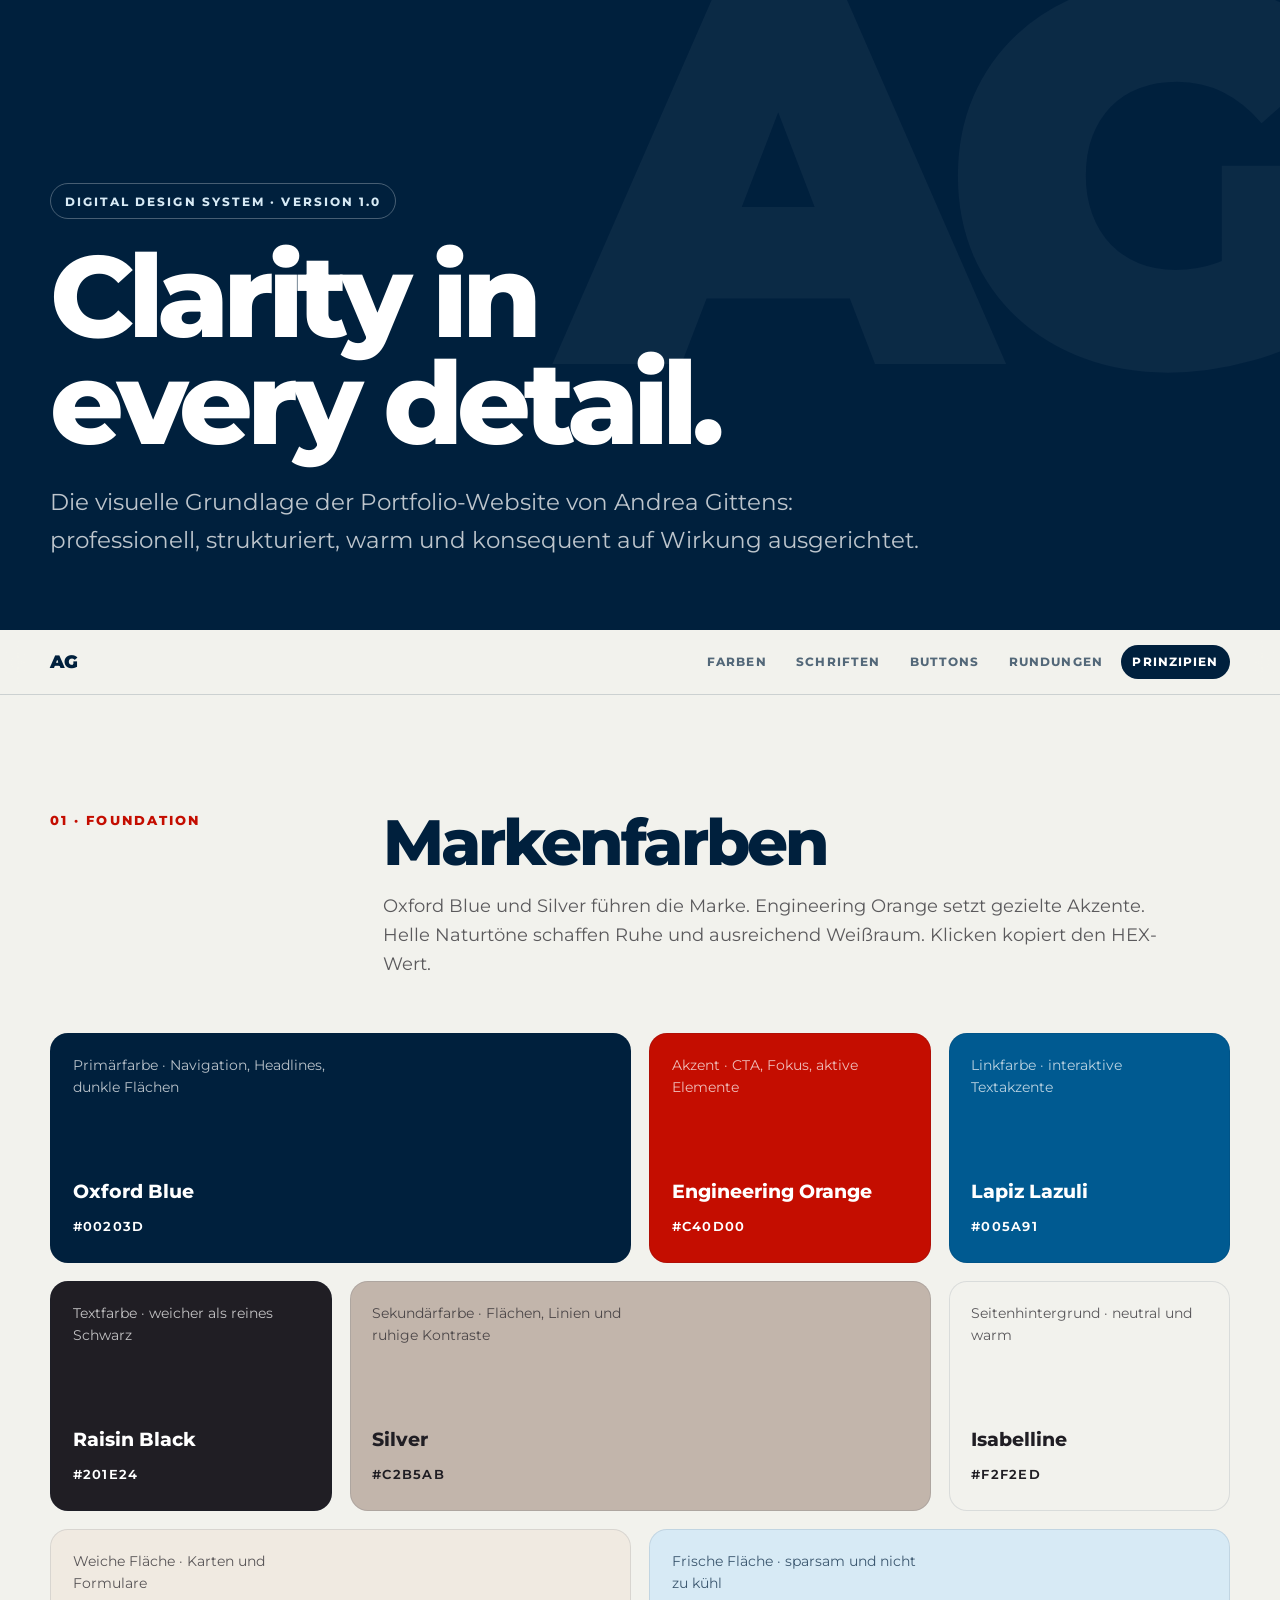
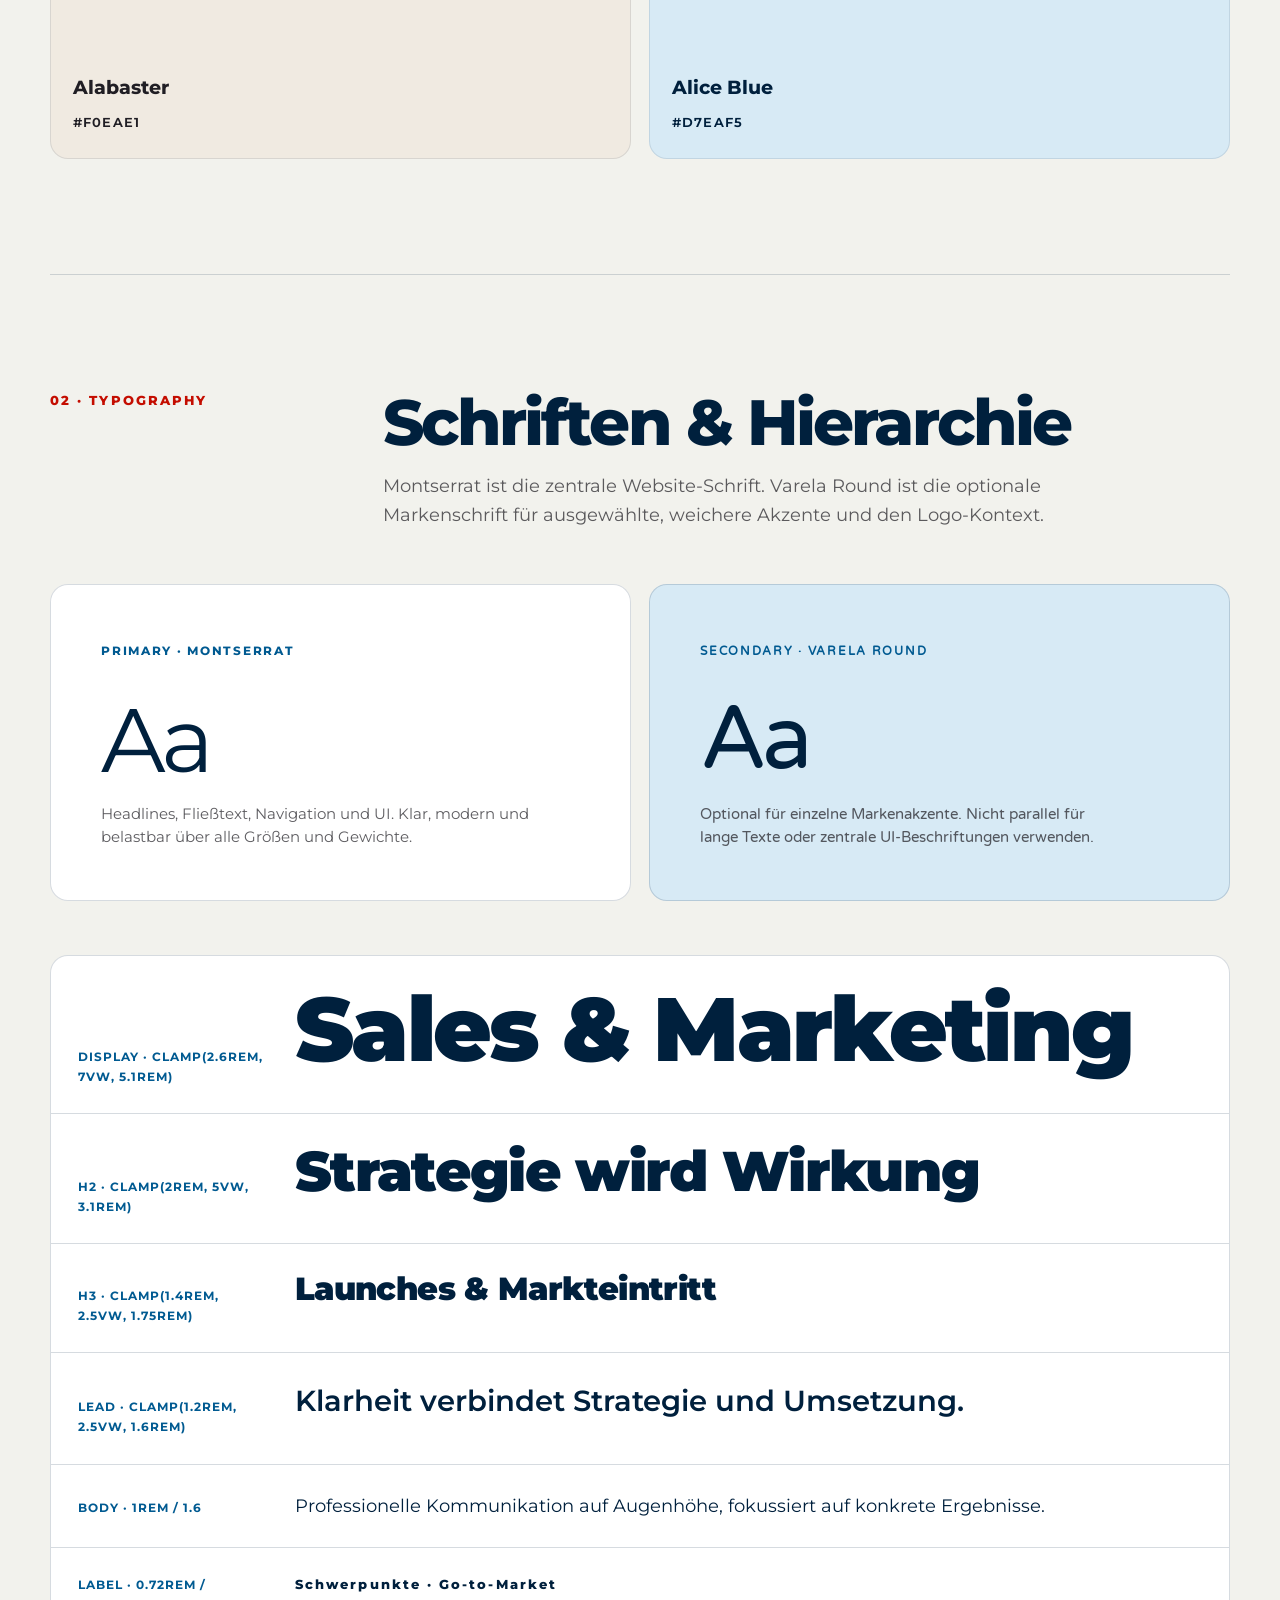
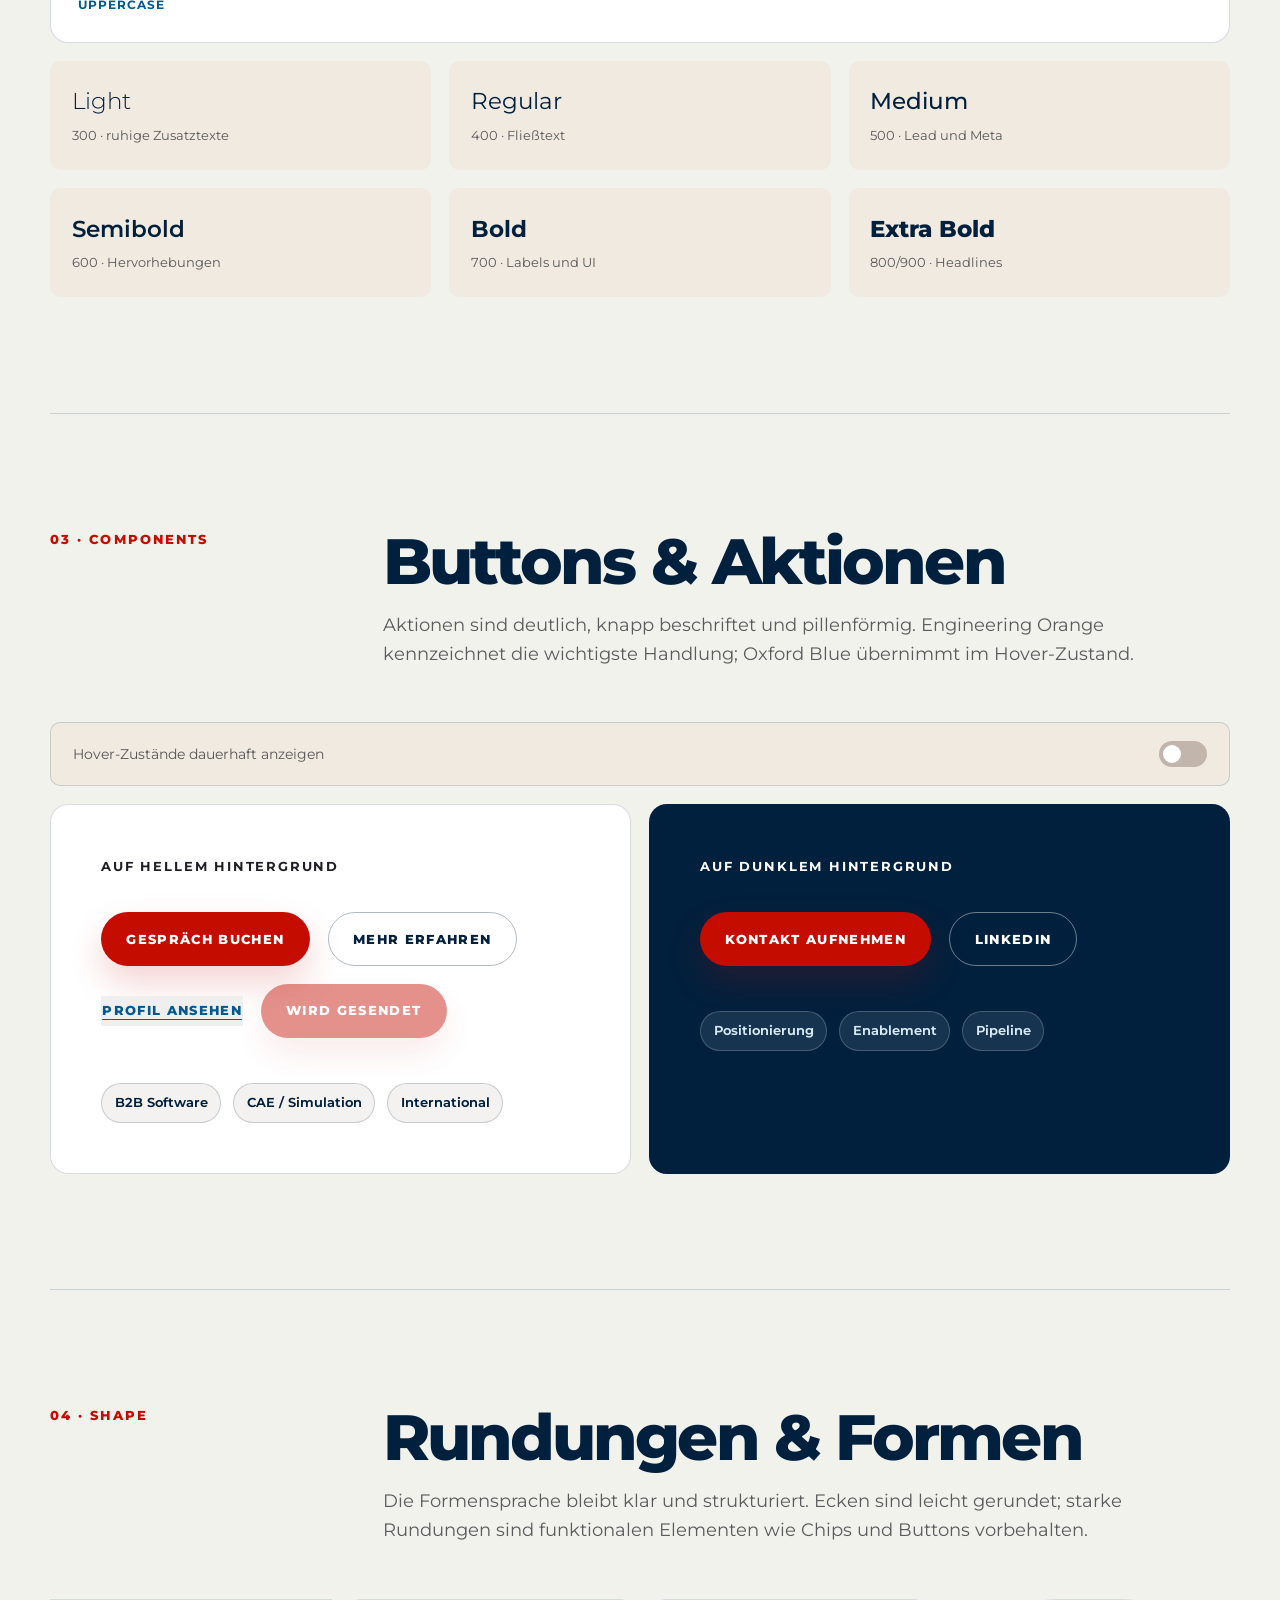
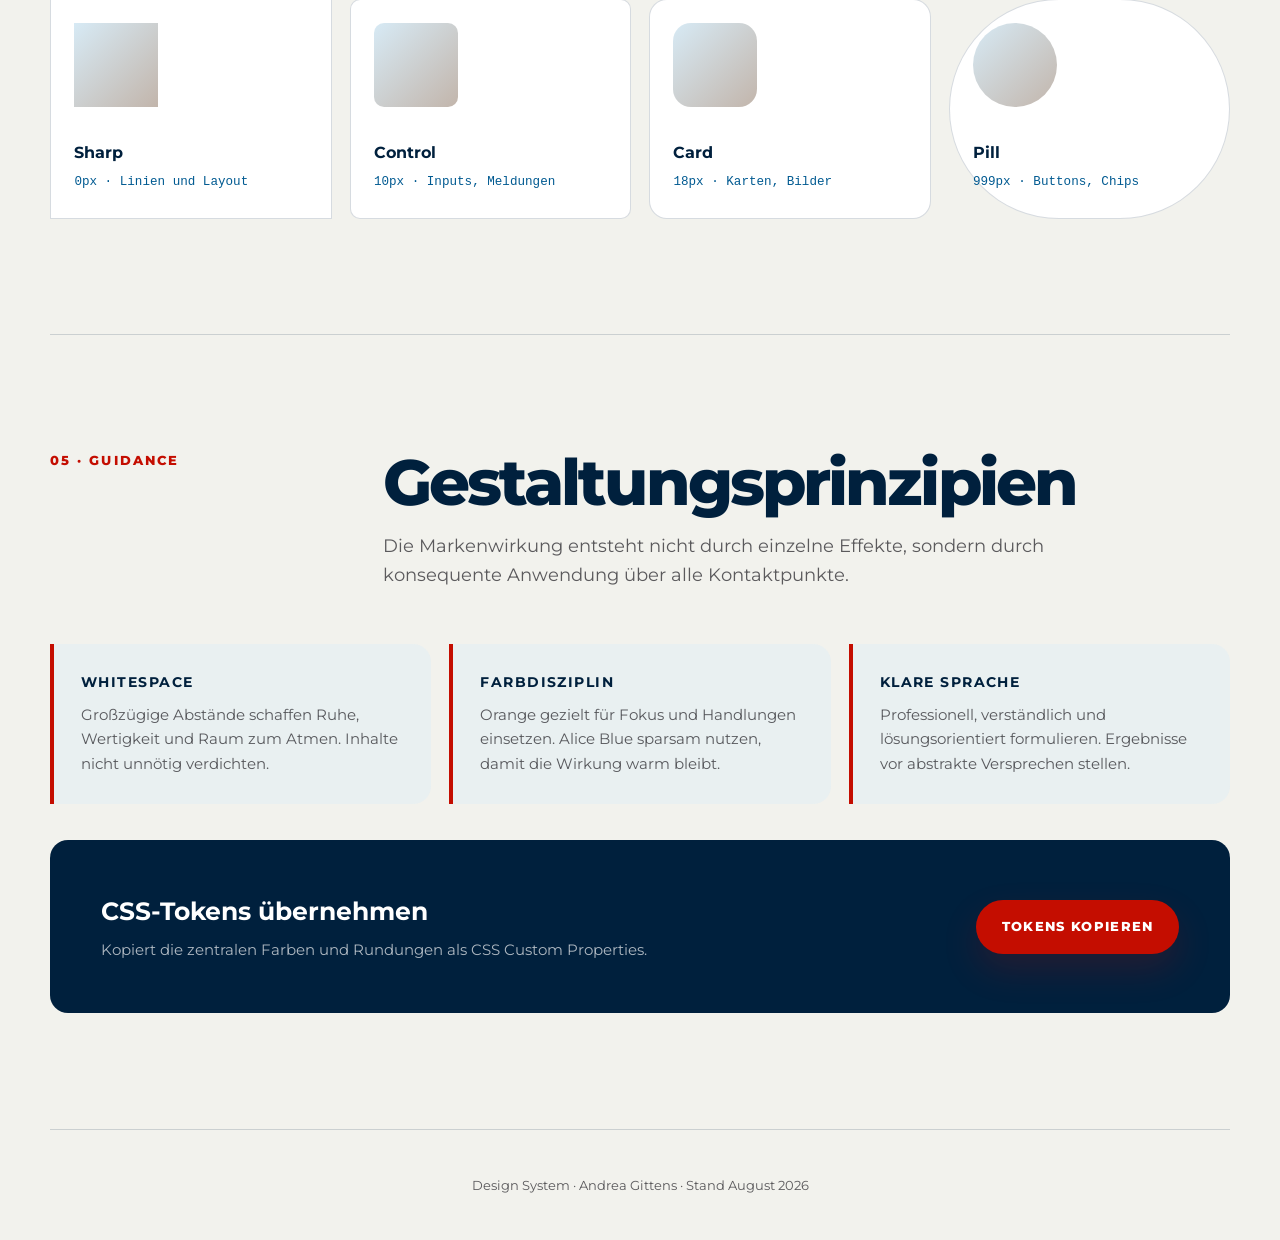
==== design-system.html @ 56780f10 "Design System als HTML-Referenz hinzufügen" ====
<!DOCTYPE html>
<html lang="de">
<head>
  <meta charset="UTF-8">
  <meta name="viewport" content="width=device-width, initial-scale=1.0">
  <meta name="description" content="Design System der Portfolio-Website von Andrea Gittens">
  <title>Design System – Andrea Gittens</title>
  <link rel="preconnect" href="https://fonts.googleapis.com">
  <link rel="preconnect" href="https://fonts.gstatic.com" crossorigin>
  <link href="https://fonts.googleapis.com/css2?family=Montserrat:wght@300;400;500;600;700;800;900&amp;family=Varela+Round&amp;display=swap" rel="stylesheet">
  <style>
    *, *::before, *::after {
      box-sizing: border-box;
    }

    :root {
      --primary: #00203D;
      --sand: #C2B5AB;
      --accent: #C40D00;
      --text: #201E24;
      --bg: #F2F2ED;
      --bg-soft: #F0EAE1;
      --sky: #D7EAF5;
      --link: #005A91;
      --white: #FFFFFF;
      --text-muted: rgba(32, 30, 36, 0.72);
      --border: rgba(0, 32, 61, 0.16);
      --shadow: 0 22px 60px rgba(0, 32, 61, 0.11);
      --font-display: "Montserrat", system-ui, sans-serif;
      --font-body: "Montserrat", system-ui, sans-serif;
      --font-round: "Varela Round", system-ui, sans-serif;
      --radius-control: 10px;
      --radius-card: 18px;
      --radius-pill: 999px;
      --max-width: 1180px;
    }

    html {
      scroll-behavior: smooth;
      font-size: 18px;
    }

    body {
      margin: 0;
      background: var(--bg);
      color: var(--text);
      font-family: var(--font-body);
      line-height: 1.6;
      -webkit-font-smoothing: antialiased;
    }

    button, a {
      font: inherit;
    }

    :focus-visible {
      outline: 3px solid var(--accent);
      outline-offset: 4px;
    }

    .skip-link {
      position: fixed;
      top: 0.75rem;
      left: 0.75rem;
      z-index: 100;
      padding: 0.6rem 0.9rem;
      border-radius: var(--radius-pill);
      background: var(--primary);
      color: var(--white);
      transform: translateY(-160%);
    }

    .skip-link:focus {
      transform: translateY(0);
    }

    .page-header {
      position: relative;
      min-height: 70vh;
      display: grid;
      align-items: end;
      overflow: hidden;
      padding: clamp(7rem, 13vw, 11rem) max(1.25rem, calc((100vw - var(--max-width)) / 2)) 4rem;
      background: var(--primary);
      color: var(--white);
    }

    .page-header::before {
      content: "AG";
      position: absolute;
      top: -0.18em;
      right: -0.05em;
      color: rgba(255, 255, 255, 0.045);
      font-size: clamp(15rem, 42vw, 38rem);
      font-weight: 900;
      letter-spacing: -0.09em;
      line-height: 1;
    }

    .page-header__content {
      position: relative;
      z-index: 1;
      max-width: 900px;
    }

    .eyebrow {
      display: inline-flex;
      padding: 0.4rem 0.75rem;
      border: 1px solid rgba(255, 255, 255, 0.28);
      border-radius: var(--radius-pill);
      color: var(--sky);
      font-size: 0.68rem;
      font-weight: 750;
      letter-spacing: 0.17em;
      text-transform: uppercase;
    }

    .page-header h1 {
      max-width: 10ch;
      margin: 1.25rem 0 1.5rem;
      font-size: clamp(3.2rem, 9vw, 7.2rem);
      font-weight: 800;
      letter-spacing: -0.055em;
      line-height: 0.93;
    }

    .page-header p {
      max-width: 58ch;
      margin: 0;
      color: rgba(255, 255, 255, 0.74);
      font-size: clamp(1rem, 2vw, 1.3rem);
    }

    .topbar {
      position: sticky;
      top: 0;
      z-index: 50;
      border-bottom: 1px solid var(--border);
      background: rgba(242, 242, 237, 0.92);
      backdrop-filter: blur(14px);
    }

    .topbar__inner {
      width: min(var(--max-width), calc(100% - 2rem));
      margin: 0 auto;
      display: flex;
      align-items: center;
      justify-content: space-between;
      gap: 1rem;
      min-height: 64px;
    }

    .brand-mark {
      color: var(--primary);
      font-weight: 900;
      letter-spacing: -0.05em;
    }

    .section-nav {
      display: flex;
      gap: 0.35rem;
      overflow-x: auto;
      scrollbar-width: none;
    }

    .section-nav::-webkit-scrollbar {
      display: none;
    }

    .section-nav a {
      flex: 0 0 auto;
      padding: 0.4rem 0.65rem;
      border-radius: var(--radius-pill);
      color: rgba(0, 32, 61, 0.66);
      font-size: 0.67rem;
      font-weight: 750;
      letter-spacing: 0.09em;
      text-decoration: none;
      text-transform: uppercase;
      transition: background 0.2s, color 0.2s;
    }

    .section-nav a:hover,
    .section-nav a[aria-current="location"] {
      background: var(--primary);
      color: var(--white);
    }

    main {
      width: min(var(--max-width), calc(100% - 2rem));
      margin: 0 auto;
    }

    .system-section {
      padding: clamp(4.5rem, 9vw, 8rem) 0;
      border-bottom: 1px solid var(--border);
      scroll-margin-top: 75px;
    }

    .section-heading {
      display: grid;
      grid-template-columns: minmax(180px, 0.35fr) minmax(0, 1fr);
      gap: 2rem;
      margin-bottom: 3rem;
    }

    .section-number {
      color: var(--accent);
      font-size: 0.72rem;
      font-weight: 800;
      letter-spacing: 0.16em;
      text-transform: uppercase;
    }

    .section-heading h2 {
      margin: 0;
      color: var(--primary);
      font-size: clamp(2.2rem, 5vw, 4.4rem);
      font-weight: 800;
      letter-spacing: -0.045em;
      line-height: 1;
    }

    .section-heading p {
      max-width: 65ch;
      margin: 1rem 0 0;
      color: var(--text-muted);
    }

    .color-grid {
      display: grid;
      grid-template-columns: repeat(12, 1fr);
      gap: 1rem;
    }

    .color-card {
      grid-column: span 3;
      min-height: 230px;
      display: flex;
      flex-direction: column;
      justify-content: space-between;
      padding: 1.25rem;
      border: 0;
      border-radius: var(--radius-card);
      background: var(--swatch);
      color: var(--swatch-text);
      cursor: pointer;
      text-align: left;
      box-shadow: inset 0 0 0 1px rgba(0, 32, 61, 0.1);
      transition: transform 0.22s, box-shadow 0.22s;
    }

    .color-card:nth-child(1),
    .color-card:nth-child(5),
    .color-card:nth-child(7),
    .color-card:nth-child(8) {
      grid-column: span 6;
    }

    .color-card:hover {
      transform: translateY(-5px);
      box-shadow: var(--shadow);
    }

    .color-card__role {
      max-width: 28ch;
      opacity: 0.72;
      font-size: 0.75rem;
    }

    .color-card__name {
      display: block;
      margin-bottom: 0.2rem;
      font-size: 1.05rem;
      font-weight: 750;
    }

    .color-card__value {
      font-size: 0.72rem;
      font-weight: 650;
      letter-spacing: 0.1em;
      text-transform: uppercase;
    }

    .type-family {
      display: grid;
      grid-template-columns: 1fr 1fr;
      gap: 1rem;
      margin-bottom: 3rem;
    }

    .font-card {
      min-height: 310px;
      padding: clamp(1.5rem, 4vw, 3rem);
      border-radius: var(--radius-card);
      background: var(--white);
      box-shadow: inset 0 0 0 1px var(--border);
    }

    .font-card--round {
      background: var(--sky);
      font-family: var(--font-round);
    }

    .font-card__meta {
      color: var(--link);
      font-size: 0.68rem;
      font-weight: 750;
      letter-spacing: 0.14em;
      text-transform: uppercase;
    }

    .font-card__sample {
      margin: 2rem 0 1.25rem;
      color: var(--primary);
      font-size: clamp(2.7rem, 7vw, 5.8rem);
      letter-spacing: -0.055em;
      line-height: 0.9;
    }

    .font-card p {
      max-width: 45ch;
      margin: 0;
      color: var(--text-muted);
      font-size: 0.82rem;
    }

    .type-scale {
      overflow: hidden;
      border: 1px solid var(--border);
      border-radius: var(--radius-card);
      background: var(--white);
    }

    .type-row {
      display: grid;
      grid-template-columns: 190px 1fr;
      align-items: baseline;
      gap: 1.5rem;
      padding: 1.5rem;
      border-bottom: 1px solid var(--border);
    }

    .type-row:last-child {
      border-bottom: 0;
    }

    .type-row__token {
      color: var(--link);
      font-size: 0.68rem;
      font-weight: 700;
      letter-spacing: 0.08em;
      text-transform: uppercase;
    }

    .type-row__sample {
      margin: 0;
      color: var(--primary);
      font-size: var(--sample-size);
      font-weight: var(--sample-weight);
      letter-spacing: var(--sample-spacing, normal);
      line-height: var(--sample-line, 1.2);
    }

    .weights {
      display: grid;
      grid-template-columns: repeat(3, 1fr);
      gap: 1rem;
      margin-top: 1rem;
    }

    .weight {
      padding: 1.2rem;
      border-radius: var(--radius-control);
      background: var(--bg-soft);
    }

    .weight strong {
      display: block;
      color: var(--primary);
      font-size: 1.3rem;
      font-weight: var(--weight);
    }

    .weight span {
      color: var(--text-muted);
      font-size: 0.7rem;
    }

    .component-stage {
      display: grid;
      grid-template-columns: 1fr 1fr;
      gap: 1rem;
    }

    .component-panel {
      min-height: 330px;
      padding: clamp(1.5rem, 4vw, 3rem);
      border-radius: var(--radius-card);
      background: var(--white);
      box-shadow: inset 0 0 0 1px var(--border);
    }

    .component-panel--dark {
      background: var(--primary);
      color: var(--white);
    }

    .component-panel h3 {
      margin: 0 0 2rem;
      color: inherit;
      font-size: 0.72rem;
      letter-spacing: 0.14em;
      text-transform: uppercase;
    }

    .button-stack {
      display: flex;
      flex-wrap: wrap;
      align-items: center;
      gap: 1rem;
    }

    .btn {
      display: inline-flex;
      align-items: center;
      justify-content: center;
      gap: 0.65rem;
      min-height: 50px;
      padding: 0.85rem 1.35rem;
      border: 1px solid transparent;
      border-radius: var(--radius-pill);
      cursor: pointer;
      font-size: 0.74rem;
      font-weight: 800;
      letter-spacing: 0.1em;
      text-decoration: none;
      text-transform: uppercase;
      transition: color 0.2s, background 0.2s, border-color 0.2s, transform 0.2s, box-shadow 0.2s;
    }

    .btn:hover,
    .force-hover .btn:not(:disabled) {
      transform: translateY(-2px);
    }

    .btn--primary {
      background: var(--accent);
      color: var(--white);
      box-shadow: 0 16px 35px rgba(196, 13, 0, 0.18);
    }

    .btn--primary:hover,
    .force-hover .btn--primary {
      background: var(--primary);
      box-shadow: 0 18px 42px rgba(0, 32, 61, 0.22);
    }

    .component-panel--dark .btn--primary:hover,
    .force-hover .component-panel--dark .btn--primary {
      background: var(--white);
      color: var(--primary);
    }

    .btn--secondary {
      border-color: rgba(0, 32, 61, 0.3);
      background: transparent;
      color: var(--primary);
    }

    .btn--secondary:hover,
    .force-hover .btn--secondary {
      border-color: var(--primary);
      background: var(--primary);
      color: var(--white);
    }

    .component-panel--dark .btn--secondary {
      border-color: rgba(255, 255, 255, 0.42);
      color: var(--white);
    }

    .component-panel--dark .btn--secondary:hover,
    .force-hover .component-panel--dark .btn--secondary {
      border-color: var(--sky);
      background: var(--sky);
      color: var(--primary);
    }

    .btn--text {
      min-height: auto;
      padding: 0.2rem 0;
      border-radius: 0;
      color: var(--link);
      text-decoration: underline;
      text-underline-offset: 4px;
    }

    .btn--text:hover,
    .force-hover .btn--text {
      color: var(--accent);
    }

    .btn:disabled {
      opacity: 0.45;
      cursor: not-allowed;
    }

    .chip-set {
      display: flex;
      flex-wrap: wrap;
      gap: 0.65rem;
      margin-top: 2.5rem;
    }

    .chip {
      padding: 0.45rem 0.7rem;
      border: 1px solid rgba(0, 32, 61, 0.18);
      border-radius: var(--radius-pill);
      background: rgba(194, 181, 171, 0.18);
      color: var(--primary);
      font-size: 0.74rem;
      font-weight: 650;
    }

    .component-panel--dark .chip {
      border-color: rgba(255, 255, 255, 0.2);
      background: rgba(215, 234, 245, 0.1);
      color: var(--sky);
    }

    .state-control {
      display: flex;
      align-items: center;
      justify-content: space-between;
      gap: 1rem;
      margin-bottom: 1rem;
      padding: 1rem 1.2rem;
      border: 1px solid var(--border);
      border-radius: var(--radius-control);
      background: var(--bg-soft);
    }

    .state-control span {
      color: var(--text-muted);
      font-size: 0.78rem;
    }

    .switch {
      position: relative;
      width: 48px;
      height: 26px;
      padding: 0;
      border: 0;
      border-radius: var(--radius-pill);
      background: var(--sand);
      cursor: pointer;
    }

    .switch::after {
      content: "";
      position: absolute;
      top: 4px;
      left: 4px;
      width: 18px;
      height: 18px;
      border-radius: 50%;
      background: var(--white);
      transition: transform 0.2s;
    }

    .switch[aria-pressed="true"] {
      background: var(--accent);
    }

    .switch[aria-pressed="true"]::after {
      transform: translateX(22px);
    }

    .radius-grid {
      display: grid;
      grid-template-columns: repeat(4, 1fr);
      gap: 1rem;
    }

    .radius-card {
      min-height: 220px;
      display: flex;
      flex-direction: column;
      justify-content: space-between;
      padding: 1.3rem;
      border: 1px solid var(--border);
      background: var(--white);
      border-radius: var(--radius-demo);
    }

    .radius-card__shape {
      width: 84px;
      height: 84px;
      border-radius: var(--radius-demo);
      background: linear-gradient(135deg, var(--sky), var(--sand));
    }

    .radius-card strong {
      display: block;
      color: var(--primary);
      font-size: 0.9rem;
    }

    .radius-card code {
      color: var(--link);
      font-family: ui-monospace, SFMono-Regular, Menlo, monospace;
      font-size: 0.7rem;
    }

    .usage-grid {
      display: grid;
      grid-template-columns: repeat(3, 1fr);
      gap: 1rem;
    }

    .usage-card {
      padding: 1.5rem;
      border-left: 4px solid var(--accent);
      border-radius: 0 var(--radius-card) var(--radius-card) 0;
      background: rgba(215, 234, 245, 0.36);
    }

    .usage-card h3 {
      margin: 0 0 0.5rem;
      color: var(--primary);
      font-size: 0.8rem;
      letter-spacing: 0.1em;
      text-transform: uppercase;
    }

    .usage-card p {
      margin: 0;
      color: var(--text-muted);
      font-size: 0.86rem;
    }

    .token-export {
      display: flex;
      align-items: center;
      justify-content: space-between;
      gap: 1.5rem;
      padding: clamp(1.5rem, 4vw, 3rem);
      border-radius: var(--radius-card);
      background: var(--primary);
      color: var(--white);
    }

    .token-export h3 {
      margin: 0 0 0.4rem;
      font-size: 1.4rem;
    }

    .token-export p {
      margin: 0;
      color: rgba(255, 255, 255, 0.68);
      font-size: 0.82rem;
    }

    footer {
      padding: 2.5rem 1rem;
      color: var(--text-muted);
      font-size: 0.72rem;
      text-align: center;
    }

    .toast {
      position: fixed;
      right: 1rem;
      bottom: 1rem;
      z-index: 100;
      max-width: calc(100% - 2rem);
      padding: 0.8rem 1rem;
      border-radius: var(--radius-control);
      background: var(--text);
      color: var(--white);
      font-size: 0.76rem;
      font-weight: 650;
      opacity: 0;
      transform: translateY(12px);
      pointer-events: none;
      transition: opacity 0.2s, transform 0.2s;
    }

    .toast.is-visible {
      opacity: 1;
      transform: translateY(0);
    }

    @media (max-width: 900px) {
      .color-card,
      .color-card:nth-child(1),
      .color-card:nth-child(5),
      .color-card:nth-child(7),
      .color-card:nth-child(8) {
        grid-column: span 6;
      }

      .type-family,
      .component-stage {
        grid-template-columns: 1fr;
      }

      .radius-grid {
        grid-template-columns: 1fr 1fr;
      }

      .usage-grid {
        grid-template-columns: 1fr;
      }
    }

    @media (max-width: 650px) {
      html {
        font-size: 16px;
      }

      .topbar__inner {
        align-items: flex-start;
        flex-direction: column;
        padding: 0.7rem 0;
      }

      .section-nav {
        width: 100%;
      }

      .section-heading {
        grid-template-columns: 1fr;
        gap: 0.7rem;
      }

      .color-card,
      .color-card:nth-child(1),
      .color-card:nth-child(5),
      .color-card:nth-child(7),
      .color-card:nth-child(8) {
        grid-column: span 12;
        min-height: 190px;
      }

      .type-row {
        grid-template-columns: 1fr;
        gap: 0.5rem;
      }

      .type-row__sample {
        overflow-wrap: anywhere;
      }

      .weights {
        grid-template-columns: 1fr 1fr;
      }

      .radius-grid {
        grid-template-columns: 1fr;
      }

      .token-export {
        align-items: flex-start;
        flex-direction: column;
      }
    }

    @media (prefers-reduced-motion: reduce) {
      html {
        scroll-behavior: auto;
      }

      *, *::before, *::after {
        scroll-behavior: auto !important;
        transition-duration: 0.01ms !important;
      }
    }
  </style>
</head>
<body>
  <a class="skip-link" href="#main-content">Zum Inhalt springen</a>

  <header class="page-header">
    <div class="page-header__content">
      <span class="eyebrow">Digital Design System · Version 1.0</span>
      <h1>Clarity in every detail.</h1>
      <p>Die visuelle Grundlage der Portfolio-Website von Andrea Gittens: professionell, strukturiert, warm und konsequent auf Wirkung ausgerichtet.</p>
    </div>
  </header>

  <div class="topbar">
    <div class="topbar__inner">
      <span class="brand-mark">AG</span>
      <nav class="section-nav" aria-label="Design-System-Navigation">
        <a href="#colors">Farben</a>
        <a href="#typography">Schriften</a>
        <a href="#buttons">Buttons</a>
        <a href="#radii">Rundungen</a>
        <a href="#principles">Prinzipien</a>
      </nav>
    </div>
  </div>

  <main id="main-content">
    <section class="system-section" id="colors" aria-labelledby="colors-title">
      <div class="section-heading">
        <span class="section-number">01 · Foundation</span>
        <div>
          <h2 id="colors-title">Markenfarben</h2>
          <p>Oxford Blue und Silver führen die Marke. Engineering Orange setzt gezielte Akzente. Helle Naturtöne schaffen Ruhe und ausreichend Weißraum. Klicken kopiert den HEX-Wert.</p>
        </div>
      </div>

      <div class="color-grid">
        <button class="color-card" style="--swatch:#00203D;--swatch-text:#FFFFFF" data-copy="#00203D" aria-label="Oxford Blue, Wert kopieren">
          <span class="color-card__role">Primärfarbe · Navigation, Headlines, dunkle Flächen</span>
          <span><span class="color-card__name">Oxford Blue</span><span class="color-card__value">#00203D</span></span>
        </button>
        <button class="color-card" style="--swatch:#C40D00;--swatch-text:#FFFFFF" data-copy="#C40D00" aria-label="Engineering Orange, Wert kopieren">
          <span class="color-card__role">Akzent · CTA, Fokus, aktive Elemente</span>
          <span><span class="color-card__name">Engineering Orange</span><span class="color-card__value">#C40D00</span></span>
        </button>
        <button class="color-card" style="--swatch:#005A91;--swatch-text:#FFFFFF" data-copy="#005A91" aria-label="Lapiz Lazuli, Wert kopieren">
          <span class="color-card__role">Linkfarbe · interaktive Textakzente</span>
          <span><span class="color-card__name">Lapiz Lazuli</span><span class="color-card__value">#005A91</span></span>
        </button>
        <button class="color-card" style="--swatch:#201E24;--swatch-text:#FFFFFF" data-copy="#201E24" aria-label="Raisin Black, Wert kopieren">
          <span class="color-card__role">Textfarbe · weicher als reines Schwarz</span>
          <span><span class="color-card__name">Raisin Black</span><span class="color-card__value">#201E24</span></span>
        </button>
        <button class="color-card" style="--swatch:#C2B5AB;--swatch-text:#201E24" data-copy="#C2B5AB" aria-label="Silver, Wert kopieren">
          <span class="color-card__role">Sekundärfarbe · Flächen, Linien und ruhige Kontraste</span>
          <span><span class="color-card__name">Silver</span><span class="color-card__value">#C2B5AB</span></span>
        </button>
        <button class="color-card" style="--swatch:#F2F2ED;--swatch-text:#201E24" data-copy="#F2F2ED" aria-label="Isabelline, Wert kopieren">
          <span class="color-card__role">Seitenhintergrund · neutral und warm</span>
          <span><span class="color-card__name">Isabelline</span><span class="color-card__value">#F2F2ED</span></span>
        </button>
        <button class="color-card" style="--swatch:#F0EAE1;--swatch-text:#201E24" data-copy="#F0EAE1" aria-label="Alabaster, Wert kopieren">
          <span class="color-card__role">Weiche Fläche · Karten und Formulare</span>
          <span><span class="color-card__name">Alabaster</span><span class="color-card__value">#F0EAE1</span></span>
        </button>
        <button class="color-card" style="--swatch:#D7EAF5;--swatch-text:#00203D" data-copy="#D7EAF5" aria-label="Alice Blue, Wert kopieren">
          <span class="color-card__role">Frische Fläche · sparsam und nicht zu kühl</span>
          <span><span class="color-card__name">Alice Blue</span><span class="color-card__value">#D7EAF5</span></span>
        </button>
      </div>
    </section>

    <section class="system-section" id="typography" aria-labelledby="typography-title">
      <div class="section-heading">
        <span class="section-number">02 · Typography</span>
        <div>
          <h2 id="typography-title">Schriften &amp; Hierarchie</h2>
          <p>Montserrat ist die zentrale Website-Schrift. Varela Round ist die optionale Markenschrift für ausgewählte, weichere Akzente und den Logo-Kontext.</p>
        </div>
      </div>

      <div class="type-family">
        <article class="font-card">
          <span class="font-card__meta">Primary · Montserrat</span>
          <div class="font-card__sample">Aa</div>
          <p>Headlines, Fließtext, Navigation und UI. Klar, modern und belastbar über alle Größen und Gewichte.</p>
        </article>
        <article class="font-card font-card--round">
          <span class="font-card__meta">Secondary · Varela Round</span>
          <div class="font-card__sample">Aa</div>
          <p>Optional für einzelne Markenakzente. Nicht parallel für lange Texte oder zentrale UI-Beschriftungen verwenden.</p>
        </article>
      </div>

      <div class="type-scale" aria-label="Typografische Skala">
        <div class="type-row">
          <span class="type-row__token">Display · clamp(2.6rem, 7vw, 5.1rem)</span>
          <p class="type-row__sample" style="--sample-size:clamp(2.6rem,7vw,5.1rem);--sample-weight:900;--sample-spacing:-0.03em;--sample-line:1.02">Sales &amp; Marketing</p>
        </div>
        <div class="type-row">
          <span class="type-row__token">H2 · clamp(2rem, 5vw, 3.1rem)</span>
          <p class="type-row__sample" style="--sample-size:clamp(2rem,5vw,3.1rem);--sample-weight:900;--sample-spacing:-0.03em;--sample-line:1.1">Strategie wird Wirkung</p>
        </div>
        <div class="type-row">
          <span class="type-row__token">H3 · clamp(1.4rem, 2.5vw, 1.75rem)</span>
          <p class="type-row__sample" style="--sample-size:clamp(1.4rem,2.5vw,1.75rem);--sample-weight:900;--sample-spacing:-0.02em">Launches &amp; Markteintritt</p>
        </div>
        <div class="type-row">
          <span class="type-row__token">Lead · clamp(1.2rem, 2.5vw, 1.6rem)</span>
          <p class="type-row__sample" style="--sample-size:clamp(1.2rem,2.5vw,1.6rem);--sample-weight:600;--sample-line:1.45">Klarheit verbindet Strategie und Umsetzung.</p>
        </div>
        <div class="type-row">
          <span class="type-row__token">Body · 1rem / 1.6</span>
          <p class="type-row__sample" style="--sample-size:1rem;--sample-weight:400;--sample-line:1.6">Professionelle Kommunikation auf Augenhöhe, fokussiert auf konkrete Ergebnisse.</p>
        </div>
        <div class="type-row">
          <span class="type-row__token">Label · 0.72rem / uppercase</span>
          <p class="type-row__sample" style="--sample-size:0.72rem;--sample-weight:800;--sample-spacing:0.16em">Schwerpunkte · Go-to-Market</p>
        </div>
      </div>

      <div class="weights" aria-label="Montserrat Schriftschnitte">
        <div class="weight" style="--weight:300"><strong>Light</strong><span>300 · ruhige Zusatztexte</span></div>
        <div class="weight" style="--weight:400"><strong>Regular</strong><span>400 · Fließtext</span></div>
        <div class="weight" style="--weight:500"><strong>Medium</strong><span>500 · Lead und Meta</span></div>
        <div class="weight" style="--weight:600"><strong>Semibold</strong><span>600 · Hervorhebungen</span></div>
        <div class="weight" style="--weight:700"><strong>Bold</strong><span>700 · Labels und UI</span></div>
        <div class="weight" style="--weight:800"><strong>Extra Bold</strong><span>800/900 · Headlines</span></div>
      </div>
    </section>

    <section class="system-section" id="buttons" aria-labelledby="buttons-title">
      <div class="section-heading">
        <span class="section-number">03 · Components</span>
        <div>
          <h2 id="buttons-title">Buttons &amp; Aktionen</h2>
          <p>Aktionen sind deutlich, knapp beschriftet und pillenförmig. Engineering Orange kennzeichnet die wichtigste Handlung; Oxford Blue übernimmt im Hover-Zustand.</p>
        </div>
      </div>

      <div class="state-control">
        <span>Hover-Zustände dauerhaft anzeigen</span>
        <button class="switch" id="hover-toggle" type="button" aria-pressed="false" aria-label="Hover-Zustände umschalten"></button>
      </div>

      <div class="component-stage" id="button-stage">
        <article class="component-panel">
          <h3>Auf hellem Hintergrund</h3>
          <div class="button-stack">
            <button class="btn btn--primary" type="button">Gespräch buchen</button>
            <button class="btn btn--secondary" type="button">Mehr erfahren</button>
            <button class="btn btn--text" type="button">Profil ansehen</button>
            <button class="btn btn--primary" type="button" disabled>Wird gesendet</button>
          </div>
          <div class="chip-set">
            <span class="chip">B2B Software</span>
            <span class="chip">CAE / Simulation</span>
            <span class="chip">International</span>
          </div>
        </article>

        <article class="component-panel component-panel--dark">
          <h3>Auf dunklem Hintergrund</h3>
          <div class="button-stack">
            <button class="btn btn--primary" type="button">Kontakt aufnehmen</button>
            <button class="btn btn--secondary" type="button">LinkedIn</button>
          </div>
          <div class="chip-set">
            <span class="chip">Positionierung</span>
            <span class="chip">Enablement</span>
            <span class="chip">Pipeline</span>
          </div>
        </article>
      </div>
    </section>

    <section class="system-section" id="radii" aria-labelledby="radii-title">
      <div class="section-heading">
        <span class="section-number">04 · Shape</span>
        <div>
          <h2 id="radii-title">Rundungen &amp; Formen</h2>
          <p>Die Formensprache bleibt klar und strukturiert. Ecken sind leicht gerundet; starke Rundungen sind funktionalen Elementen wie Chips und Buttons vorbehalten.</p>
        </div>
      </div>

      <div class="radius-grid">
        <article class="radius-card" style="--radius-demo:0">
          <div class="radius-card__shape"></div>
          <div><strong>Sharp</strong><code>0px · Linien und Layout</code></div>
        </article>
        <article class="radius-card" style="--radius-demo:10px">
          <div class="radius-card__shape"></div>
          <div><strong>Control</strong><code>10px · Inputs, Meldungen</code></div>
        </article>
        <article class="radius-card" style="--radius-demo:18px">
          <div class="radius-card__shape"></div>
          <div><strong>Card</strong><code>18px · Karten, Bilder</code></div>
        </article>
        <article class="radius-card" style="--radius-demo:999px">
          <div class="radius-card__shape"></div>
          <div><strong>Pill</strong><code>999px · Buttons, Chips</code></div>
        </article>
      </div>
    </section>

    <section class="system-section" id="principles" aria-labelledby="principles-title">
      <div class="section-heading">
        <span class="section-number">05 · Guidance</span>
        <div>
          <h2 id="principles-title">Gestaltungsprinzipien</h2>
          <p>Die Markenwirkung entsteht nicht durch einzelne Effekte, sondern durch konsequente Anwendung über alle Kontaktpunkte.</p>
        </div>
      </div>

      <div class="usage-grid">
        <article class="usage-card">
          <h3>Whitespace</h3>
          <p>Großzügige Abstände schaffen Ruhe, Wertigkeit und Raum zum Atmen. Inhalte nicht unnötig verdichten.</p>
        </article>
        <article class="usage-card">
          <h3>Farbdisziplin</h3>
          <p>Orange gezielt für Fokus und Handlungen einsetzen. Alice Blue sparsam nutzen, damit die Wirkung warm bleibt.</p>
        </article>
        <article class="usage-card">
          <h3>Klare Sprache</h3>
          <p>Professionell, verständlich und lösungsorientiert formulieren. Ergebnisse vor abstrakte Versprechen stellen.</p>
        </article>
      </div>

      <div class="token-export" style="margin-top:2rem">
        <div>
          <h3>CSS-Tokens übernehmen</h3>
          <p>Kopiert die zentralen Farben und Rundungen als CSS Custom Properties.</p>
        </div>
        <button class="btn btn--primary" id="copy-tokens" type="button">Tokens kopieren</button>
      </div>
    </section>
  </main>

  <footer>Design System · Andrea Gittens · Stand August 2026</footer>
  <p class="toast" id="toast" role="status" aria-live="polite"></p>

  <script>
    (function () {
      'use strict';

      var toast = document.getElementById('toast');
      var toastTimer;

      function showToast(message) {
        window.clearTimeout(toastTimer);
        toast.textContent = message;
        toast.classList.add('is-visible');
        toastTimer = window.setTimeout(function () {
          toast.classList.remove('is-visible');
        }, 1800);
      }

      async function copyText(value, confirmation) {
        try {
          await navigator.clipboard.writeText(value);
        } catch (error) {
          var input = document.createElement('textarea');
          input.value = value;
          input.style.position = 'fixed';
          input.style.opacity = '0';
          document.body.appendChild(input);
          input.select();
          document.execCommand('copy');
          input.remove();
        }
        showToast(confirmation);
      }

      document.querySelectorAll('[data-copy]').forEach(function (button) {
        button.addEventListener('click', function () {
          copyText(button.dataset.copy, button.dataset.copy + ' kopiert');
        });
      });

      var hoverToggle = document.getElementById('hover-toggle');
      var buttonStage = document.getElementById('button-stage');
      hoverToggle.addEventListener('click', function () {
        var active = hoverToggle.getAttribute('aria-pressed') !== 'true';
        hoverToggle.setAttribute('aria-pressed', String(active));
        buttonStage.classList.toggle('force-hover', active);
      });

      var tokenText = ':root {\n' +
        '  --primary: #00203D;\n' +
        '  --sand: #C2B5AB;\n' +
        '  --accent: #C40D00;\n' +
        '  --text: #201E24;\n' +
        '  --bg: #F2F2ED;\n' +
        '  --bg-soft: #F0EAE1;\n' +
        '  --sky: #D7EAF5;\n' +
        '  --link: #005A91;\n' +
        '  --radius-control: 10px;\n' +
        '  --radius-card: 18px;\n' +
        '  --radius-pill: 999px;\n' +
        '}';

      document.getElementById('copy-tokens').addEventListener('click', function () {
        copyText(tokenText, 'CSS-Tokens kopiert');
      });

      var navLinks = Array.from(document.querySelectorAll('.section-nav a'));
      var sectionObserver = new IntersectionObserver(function (entries) {
        entries.forEach(function (entry) {
          if (!entry.isIntersecting) return;
          navLinks.forEach(function (link) {
            if (link.getAttribute('href') === '#' + entry.target.id) {
              link.setAttribute('aria-current', 'location');
            } else {
              link.removeAttribute('aria-current');
            }
          });
        });
      }, { rootMargin: '-25% 0px -65% 0px' });

      document.querySelectorAll('.system-section').forEach(function (section) {
        sectionObserver.observe(section);
      });
    })();
  </script>
</body>
</html>
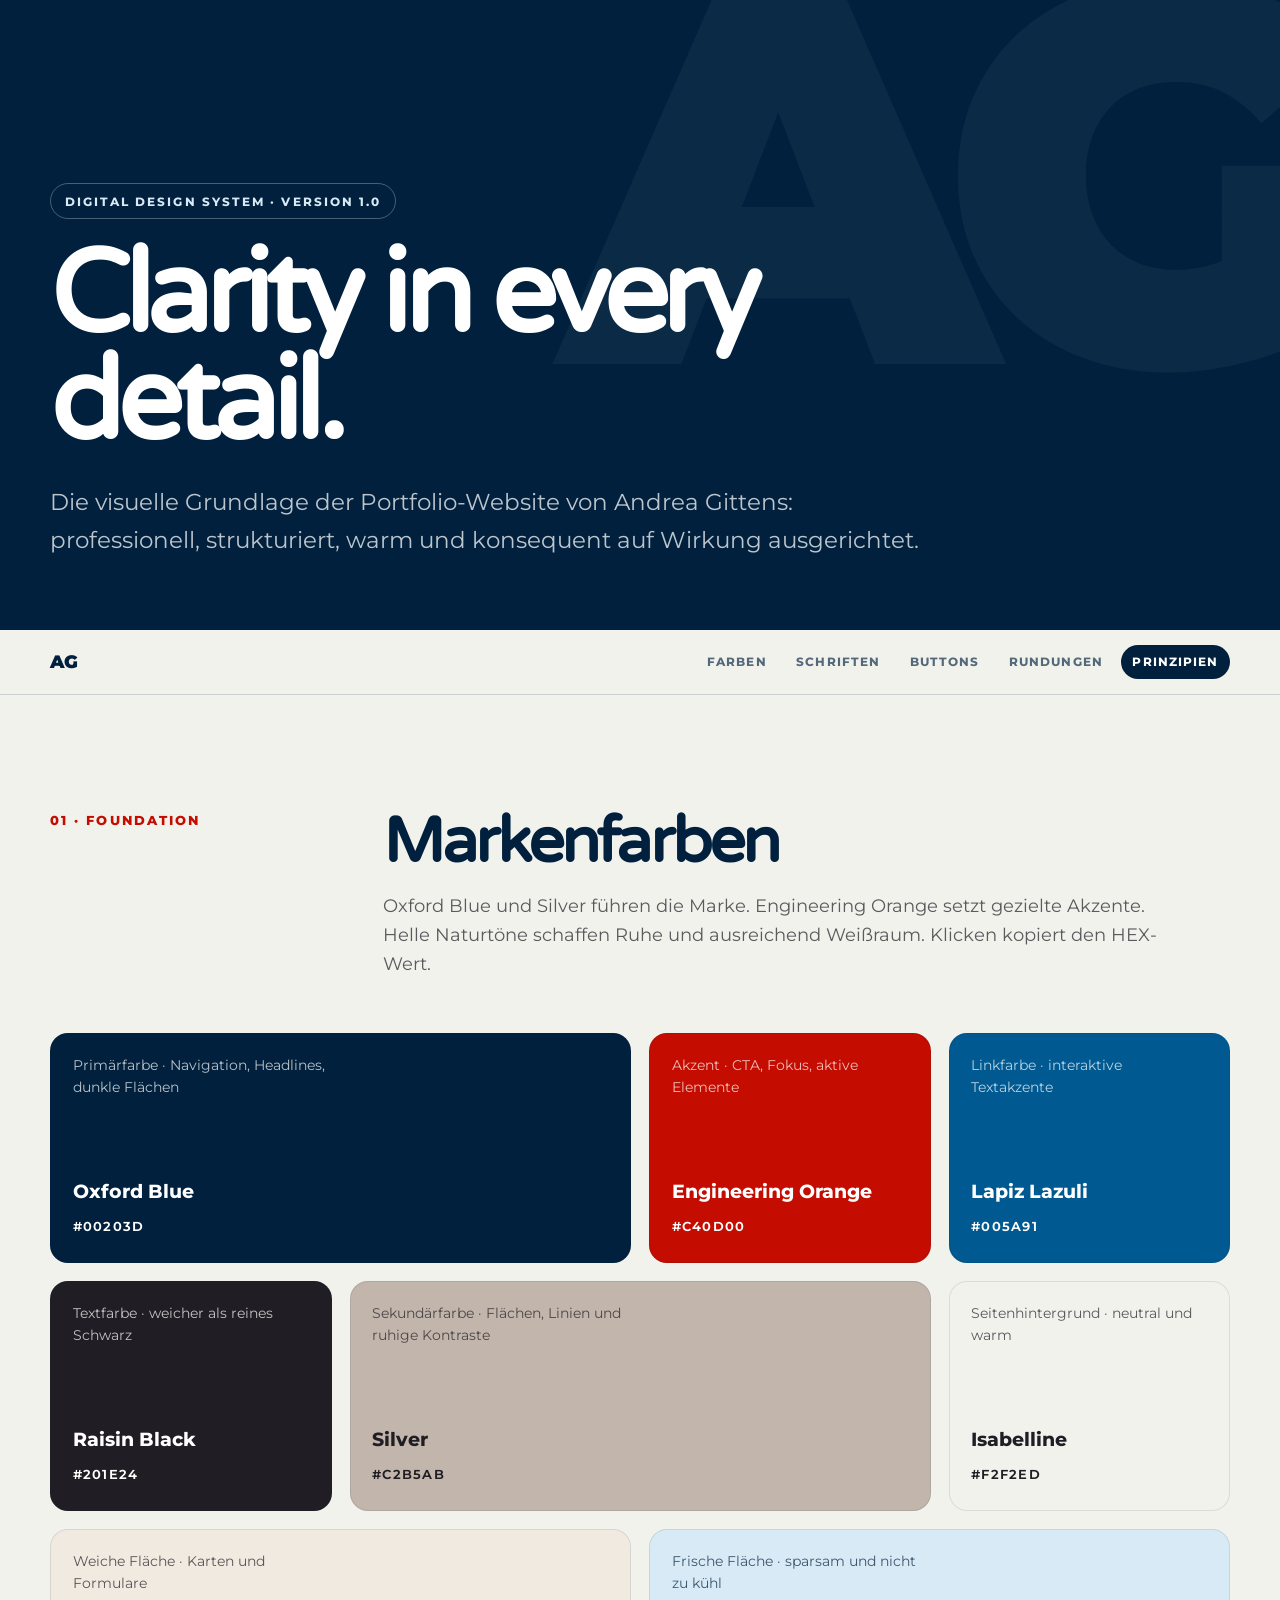
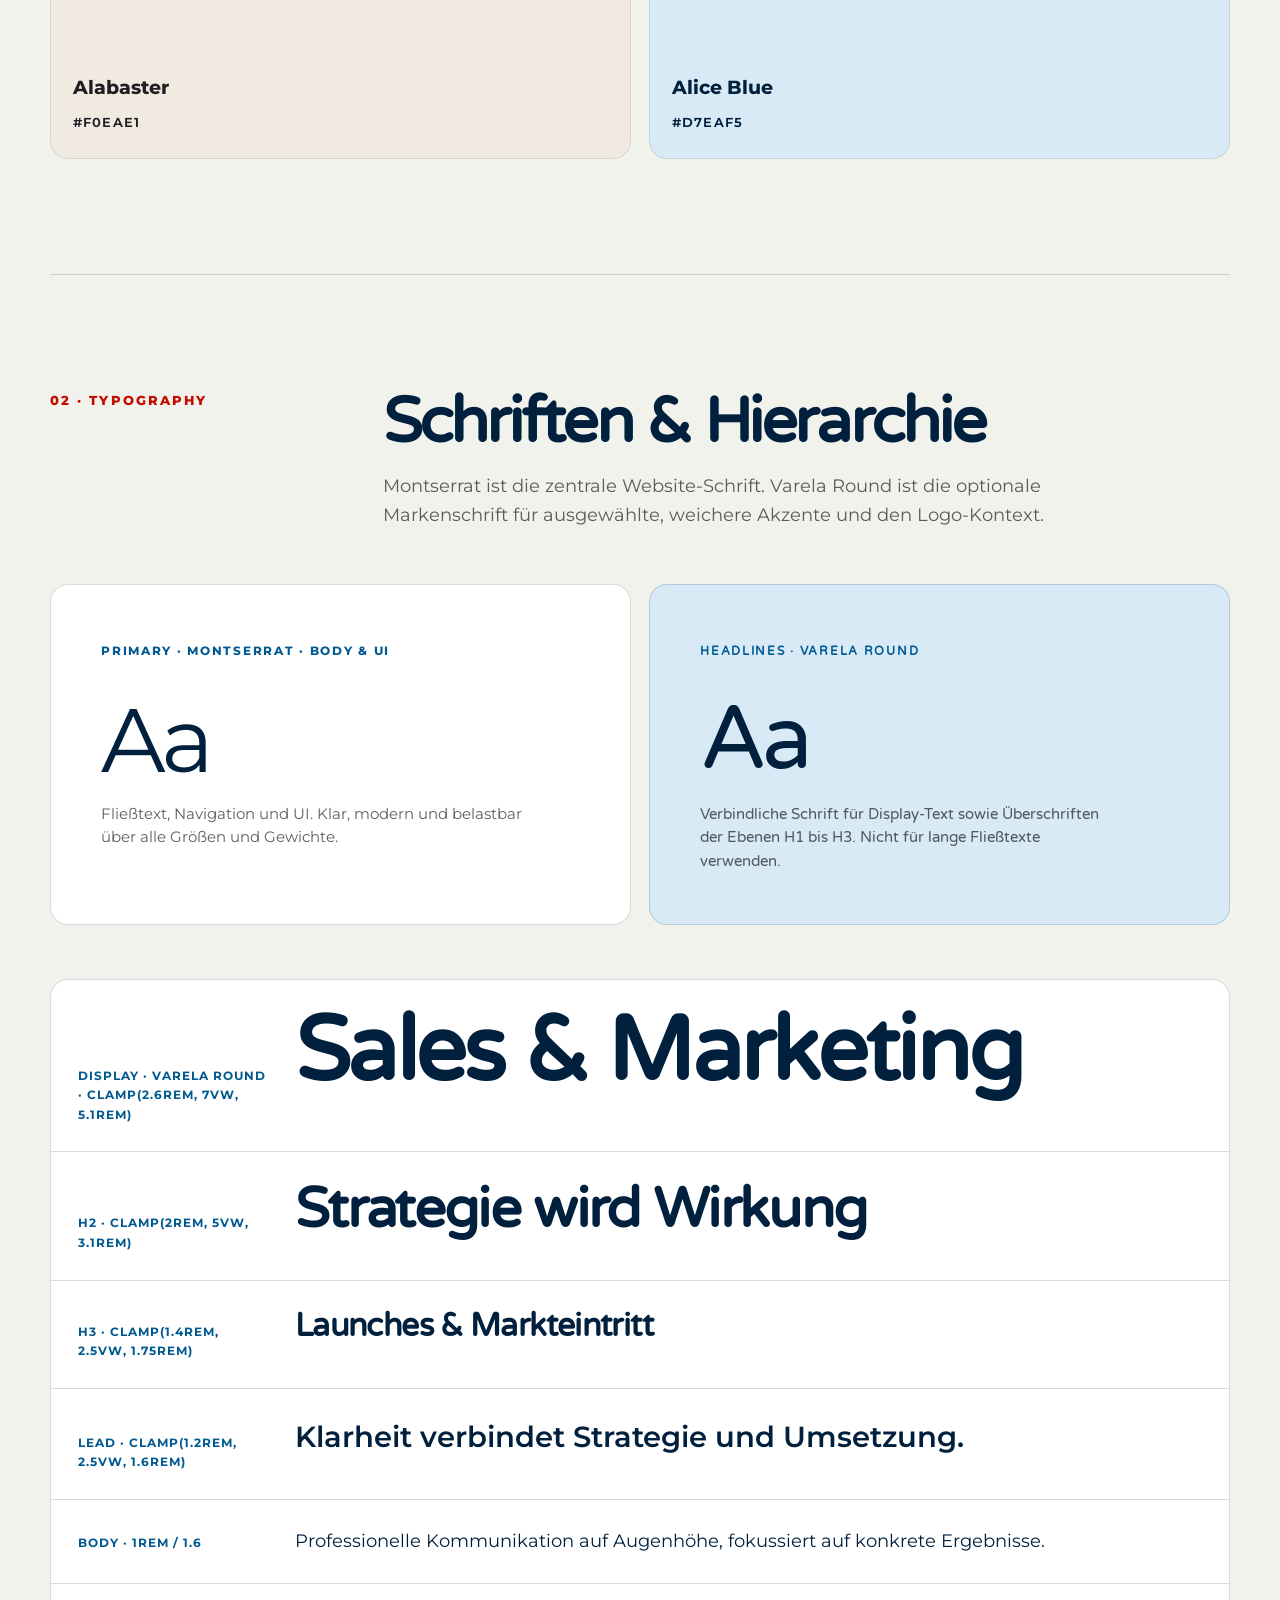
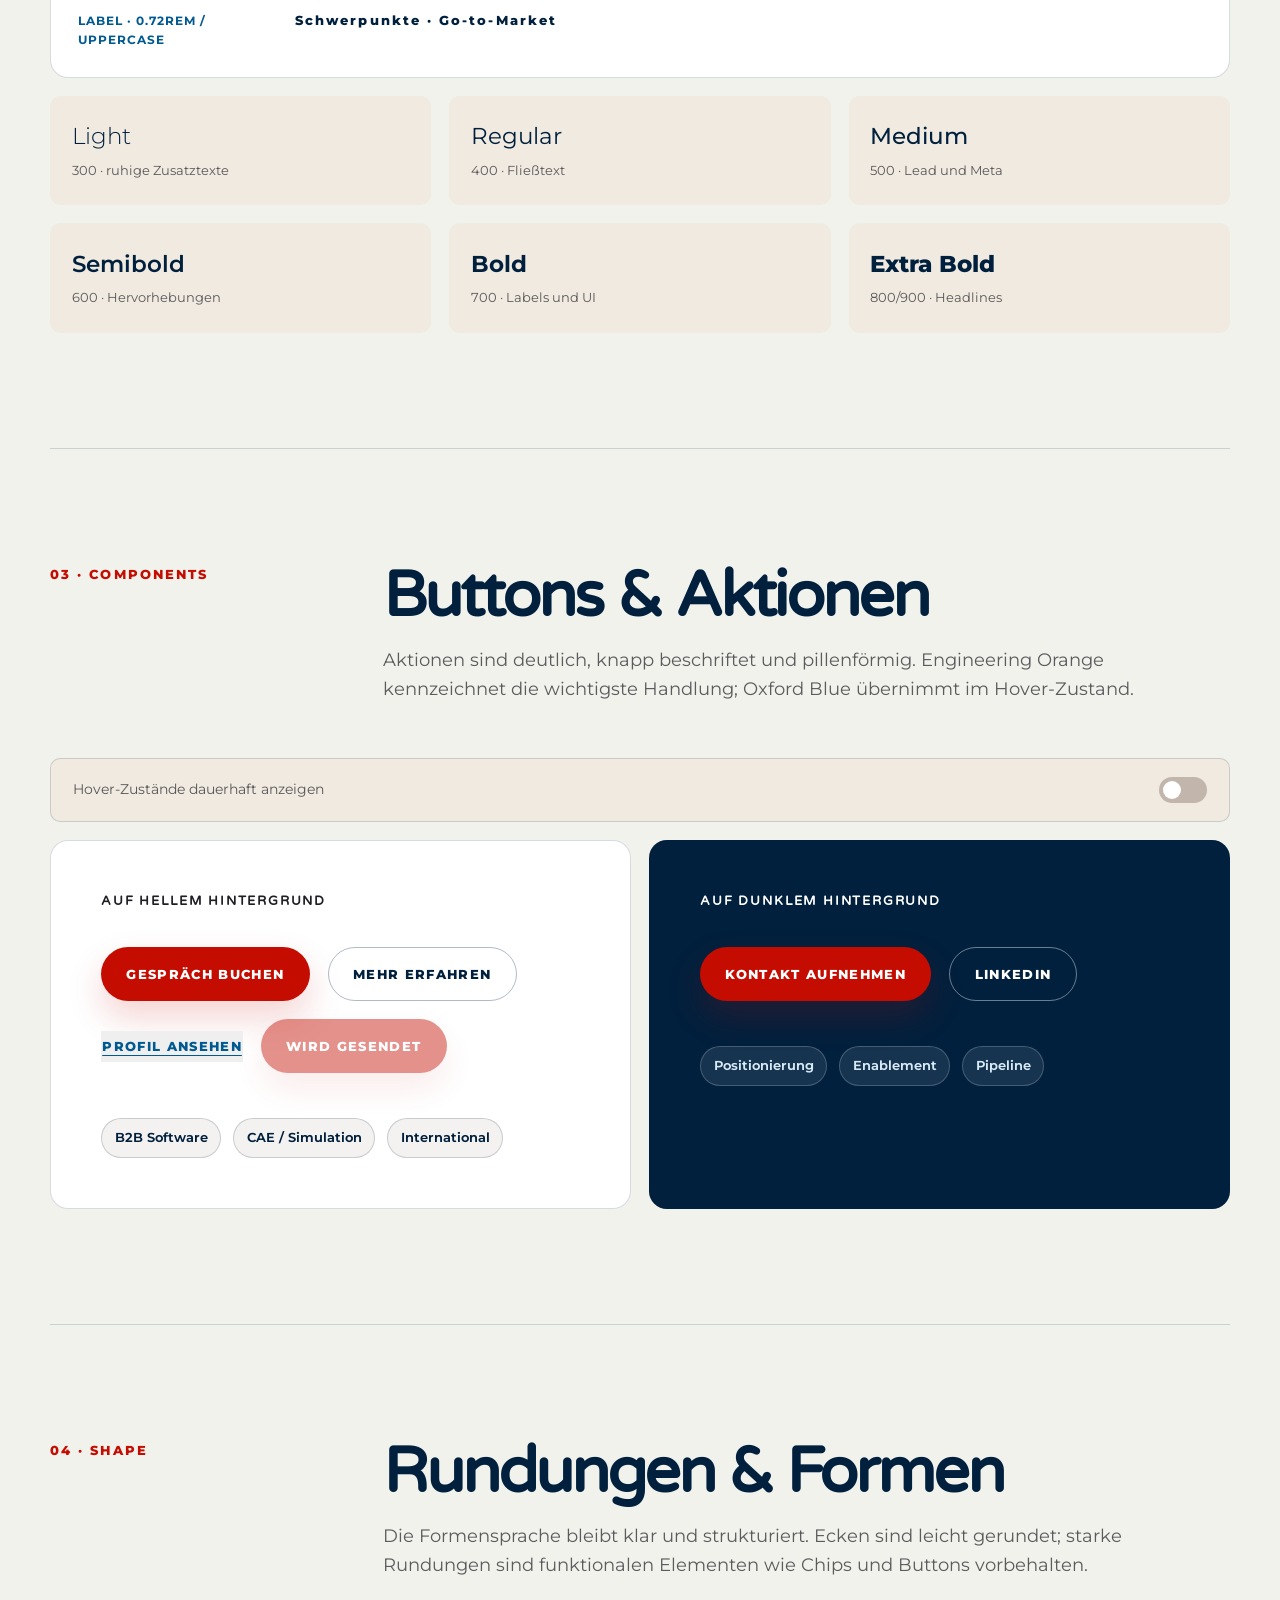
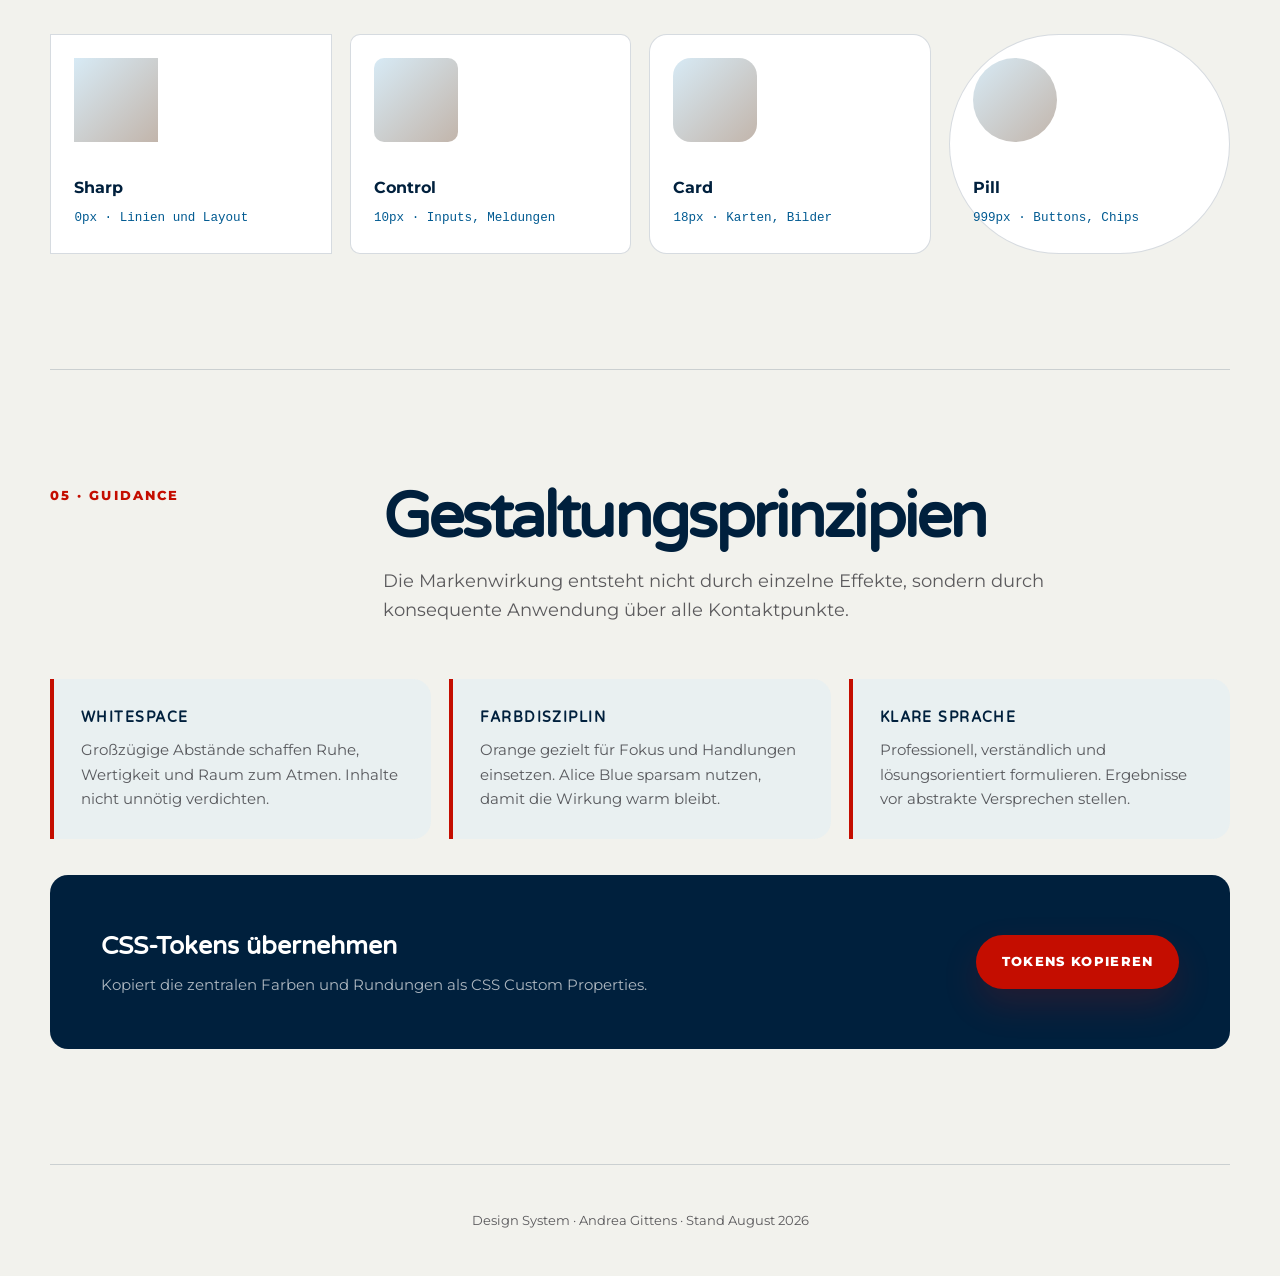
==== commit 8e9dc08b: "Varela Round für Überschriften verwenden" ====
--- a/design-system.html
+++ b/design-system.html
@@ -26,7 +26,7 @@
       --text-muted: rgba(32, 30, 36, 0.72);
       --border: rgba(0, 32, 61, 0.16);
       --shadow: 0 22px 60px rgba(0, 32, 61, 0.11);
-      --font-display: "Montserrat", system-ui, sans-serif;
+      --font-display: "Varela Round", system-ui, sans-serif;
       --font-body: "Montserrat", system-ui, sans-serif;
       --font-round: "Varela Round", system-ui, sans-serif;
       --radius-control: 10px;
@@ -47,6 +47,12 @@
       font-family: var(--font-body);
       line-height: 1.6;
       -webkit-font-smoothing: antialiased;
+    }
+
+    h1,
+    h2,
+    h3 {
+      font-family: var(--font-display);
     }
 
     button, a {
@@ -360,6 +366,10 @@
       font-weight: var(--sample-weight);
       letter-spacing: var(--sample-spacing, normal);
       line-height: var(--sample-line, 1.2);
+    }
+
+    .type-row:nth-child(-n+3) .type-row__sample {
+      font-family: var(--font-display);
     }
 
     .weights {
@@ -860,20 +870,20 @@
 
       <div class="type-family">
         <article class="font-card">
-          <span class="font-card__meta">Primary · Montserrat</span>
+          <span class="font-card__meta">Primary · Montserrat · Body &amp; UI</span>
           <div class="font-card__sample">Aa</div>
-          <p>Headlines, Fließtext, Navigation und UI. Klar, modern und belastbar über alle Größen und Gewichte.</p>
+          <p>Fließtext, Navigation und UI. Klar, modern und belastbar über alle Größen und Gewichte.</p>
         </article>
         <article class="font-card font-card--round">
-          <span class="font-card__meta">Secondary · Varela Round</span>
+          <span class="font-card__meta">Headlines · Varela Round</span>
           <div class="font-card__sample">Aa</div>
-          <p>Optional für einzelne Markenakzente. Nicht parallel für lange Texte oder zentrale UI-Beschriftungen verwenden.</p>
+          <p>Verbindliche Schrift für Display-Text sowie Überschriften der Ebenen H1 bis H3. Nicht für lange Fließtexte verwenden.</p>
         </article>
       </div>
 
       <div class="type-scale" aria-label="Typografische Skala">
         <div class="type-row">
-          <span class="type-row__token">Display · clamp(2.6rem, 7vw, 5.1rem)</span>
+          <span class="type-row__token">Display · Varela Round · clamp(2.6rem, 7vw, 5.1rem)</span>
           <p class="type-row__sample" style="--sample-size:clamp(2.6rem,7vw,5.1rem);--sample-weight:900;--sample-spacing:-0.03em;--sample-line:1.02">Sales &amp; Marketing</p>
         </div>
         <div class="type-row">
